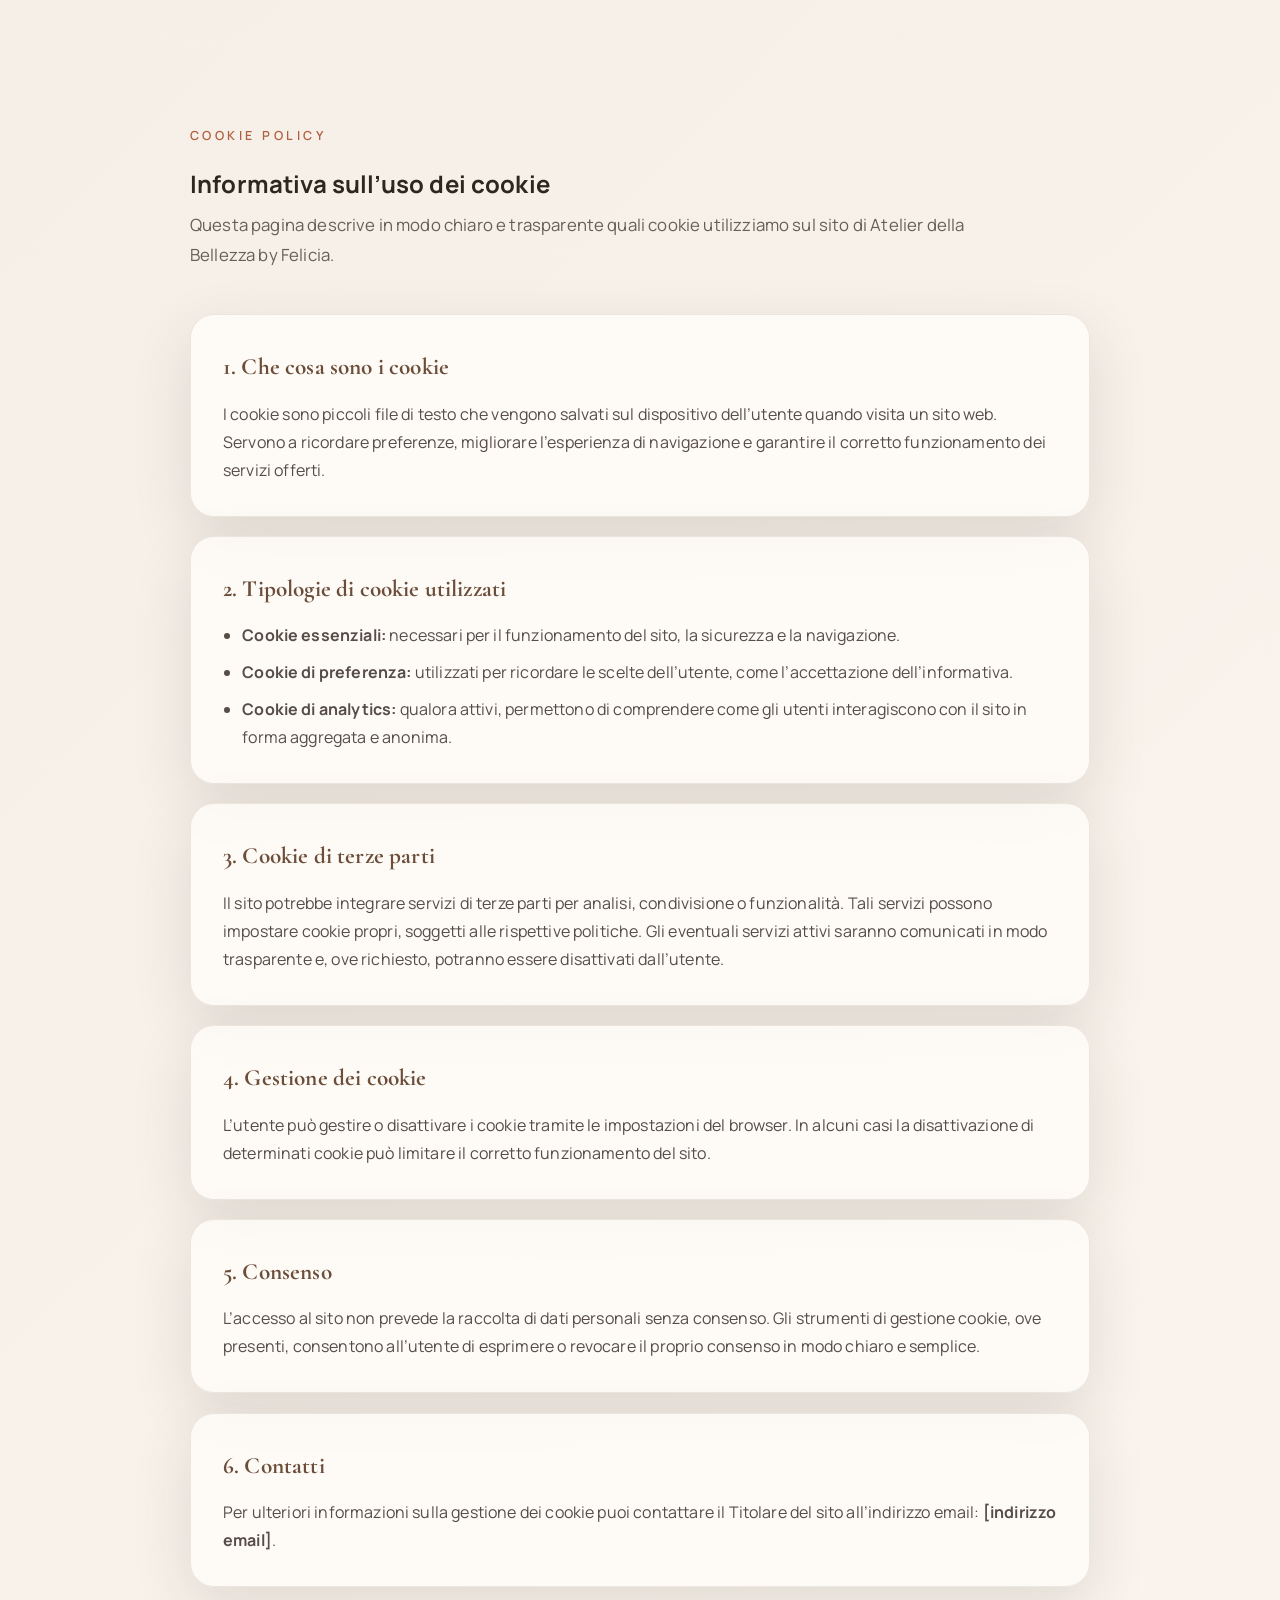
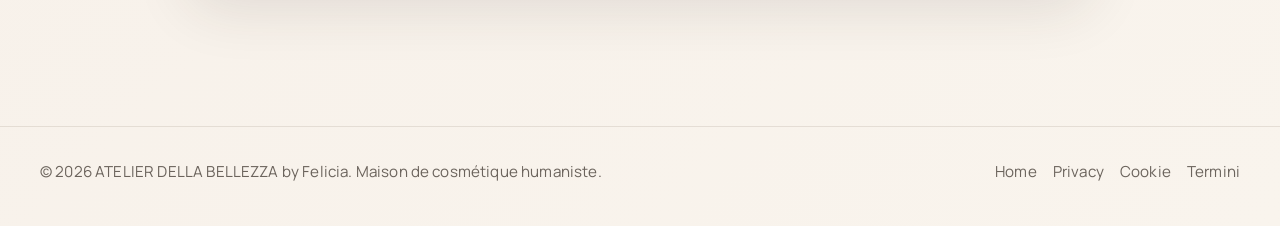
==== cookie-policy.html @ bc8d77be "Aggiunte pagine privacy e cookie" ====
<!DOCTYPE html>
<html lang="it">
  <head>
    <meta charset="UTF-8" />
    <meta name="viewport" content="width=device-width, initial-scale=1.0" />
    <title>Cookie Policy | ATELIER DELLA BELLEZZA by Felicia</title>
    <meta
      name="description"
      content="Informazioni complete sui cookie utilizzati sul sito di ATELIER DELLA BELLEZZA by Felicia."
    />
    <meta name="robots" content="index, follow" />
    <link rel="preconnect" href="https://fonts.googleapis.com" />
    <link rel="preconnect" href="https://fonts.gstatic.com" crossorigin />
    <link
      href="https://fonts.googleapis.com/css2?family=Cormorant+Garamond:wght@500;600;700&family=Manrope:wght@400;500;600;700&display=swap"
      rel="stylesheet"
    />
    <link rel="stylesheet" href="style.css" />
  </head>
  <body>
    <a class="skip-link" href="#main-content">Vai al contenuto</a>
    <div class="page-shell">
      <header class="site-header">
        <a class="brand" href="index.html" aria-label="ATELIER DELLA BELLEZZA by Felicia home">
          <span class="brand-mark">AB</span>
          <span>ATELIER DELLA BELLEZZA by Felicia</span>
        </a>

        <button class="nav-toggle" aria-label="Apri menu" aria-expanded="false">
          <span></span>
          <span></span>
          <span></span>
        </button>

        <nav class="site-nav" id="site-nav" aria-label="Navigazione principale">
          <a href="index.html#hero">Home</a>
          <a href="index.html#manifesto">Manifesto</a>
          <a href="index.html#metodo">Il Metodo Atelier</a>
          <a href="index.html#contatti">Contatti</a>
        </nav>
      </header>

      <main id="main-content">
        <section class="section legal-page">
          <div class="section-heading reveal">
            <p class="eyebrow">Cookie Policy</p>
            <h1>Informativa sull’uso dei cookie</h1>
            <p class="section-subtitle">
              Questa pagina descrive in modo chiaro e trasparente quali cookie utilizziamo sul sito di Atelier della Bellezza by Felicia.
            </p>
          </div>

          <article class="legal-card reveal">
            <h2>1. Che cosa sono i cookie</h2>
            <p>
              I cookie sono piccoli file di testo che vengono salvati sul dispositivo dell’utente quando visita un sito web. Servono a ricordare preferenze, migliorare l’esperienza di navigazione e garantire il corretto funzionamento dei servizi offerti.
            </p>
          </article>

          <article class="legal-card reveal">
            <h2>2. Tipologie di cookie utilizzati</h2>
            <ul class="legal-list">
              <li><strong>Cookie essenziali:</strong> necessari per il funzionamento del sito, la sicurezza e la navigazione.</li>
              <li><strong>Cookie di preferenza:</strong> utilizzati per ricordare le scelte dell’utente, come l’accettazione dell’informativa.</li>
              <li><strong>Cookie di analytics:</strong> qualora attivi, permettono di comprendere come gli utenti interagiscono con il sito in forma aggregata e anonima.</li>
            </ul>
          </article>

          <article class="legal-card reveal">
            <h2>3. Cookie di terze parti</h2>
            <p>
              Il sito potrebbe integrare servizi di terze parti per analisi, condivisione o funzionalità. Tali servizi possono impostare cookie propri, soggetti alle rispettive politiche. Gli eventuali servizi attivi saranno comunicati in modo trasparente e, ove richiesto, potranno essere disattivati dall’utente.
            </p>
          </article>

          <article class="legal-card reveal">
            <h2>4. Gestione dei cookie</h2>
            <p>
              L’utente può gestire o disattivare i cookie tramite le impostazioni del browser. In alcuni casi la disattivazione di determinati cookie può limitare il corretto funzionamento del sito.
            </p>
          </article>

          <article class="legal-card reveal">
            <h2>5. Consenso</h2>
            <p>
              L’accesso al sito non prevede la raccolta di dati personali senza consenso. Gli strumenti di gestione cookie, ove presenti, consentono all’utente di esprimere o revocare il proprio consenso in modo chiaro e semplice.
            </p>
          </article>

          <article class="legal-card reveal">
            <h2>6. Contatti</h2>
            <p>
              Per ulteriori informazioni sulla gestione dei cookie puoi contattare il Titolare del sito all’indirizzo email: <strong>[indirizzo email]</strong>.
            </p>
          </article>
        </section>
      </main>

      <footer class="site-footer">
        <p>© <span id="year"></span> ATELIER DELLA BELLEZZA by Felicia. Maison de cosmétique humaniste.</p>
        <div>
          <a href="index.html">Home</a>
          <a href="privacy-policy.html">Privacy</a>
          <a href="cookie-policy.html">Cookie</a>
          <a href="termini-condizioni.html">Termini</a>
        </div>
      </footer>
    </div>

    <script src="script.js"></script>
  </body>
</html>
---- style.css ----
:root {
  --cream: #f6efe8;
  --cream-strong: #efe2d2;
  --beige: #d8c1a5;
  --taupe: #8d7b6a;
  --wood: #6b4d3a;
  --sage: #c8d1bf;
  --accent: #b05f3f;
  --ink: #2f261f;
  --white: #fffdf9;
  --shadow: 0 20px 60px rgba(47, 38, 31, 0.12);
}

* {
  box-sizing: border-box;
  margin: 0;
  padding: 0;
}

html {
  scroll-behavior: smooth;
}

body {
  font-family: "Manrope", sans-serif;
  color: var(--ink);
  background: linear-gradient(135deg, var(--cream) 0%, #f9f4ed 100%);
  line-height: 1.75;
  letter-spacing: 0.01em;
}

.skip-link {
  position: absolute;
  left: -999px;
  top: 0;
  background: var(--ink);
  color: var(--white);
  padding: 0.8rem 1rem;
  z-index: 2000;
}

.skip-link:focus {
  left: 1rem;
  top: 1rem;
}

img {
  display: block;
  width: 100%;
}

a {
  color: inherit;
  text-decoration: none;
}

.page-shell {
  min-height: 100vh;
}

.site-header {
  position: fixed;
  top: 0;
  left: 0;
  right: 0;
  z-index: 1000;
  display: flex;
  justify-content: space-between;
  align-items: center;
  padding: 1.35rem 2.5rem;
  color: #f7efe8;
  transition: background-color 0.3s ease, backdrop-filter 0.3s ease, box-shadow 0.3s ease;
}

.site-header.scrolled {
  background: rgba(246, 239, 232, 0.86);
  backdrop-filter: blur(16px);
  box-shadow: 0 8px 24px rgba(47, 38, 31, 0.06);
}

.brand {
  display: flex;
  align-items: center;
  gap: 0.8rem;
  font-size: 0.95rem;
  font-weight: 600;
  letter-spacing: 0.24em;
  text-transform: uppercase;
  color: #f7efe8;
}

.brand-mark {
  width: 2.35rem;
  height: 2.35rem;
  display: grid;
  place-items: center;
  border: 1px solid rgba(247, 239, 232, 0.6);
  border-radius: 50%;
  font-family: "Cormorant Garamond", serif;
  font-size: 1rem;
  color: #f7efe8;
}

.site-nav {
  display: flex;
  align-items: center;
  gap: 1.1rem;
  font-size: 0.95rem;
}

.site-nav a {
  position: relative;
  padding-bottom: 0.2rem;
  color: #f7efe8;
}

.site-nav a::after {
  content: "";
  position: absolute;
  left: 0;
  bottom: 0;
  width: 0;
  height: 1px;
  background: var(--accent);
  transition: width 0.25s ease;
}

.site-nav a:hover::after,
.site-nav a:focus-visible::after {
  width: 100%;
}

.nav-toggle {
  display: none;
  flex-direction: column;
  gap: 0.28rem;
  padding: 0.5rem;
  border: 0;
  background: transparent;
  cursor: pointer;
}

.nav-toggle span {
  width: 1.4rem;
  height: 1px;
  background: #f7efe8;
  transition: transform 0.3s ease, opacity 0.3s ease;
}

.nav-toggle.active span:nth-child(1) {
  transform: translateY(6px) rotate(45deg);
}

.nav-toggle.active span:nth-child(2) {
  opacity: 0;
}

.nav-toggle.active span:nth-child(3) {
  transform: translateY(-6px) rotate(-45deg);
}

.hero {
  min-height: 100vh;
  display: grid;
  align-items: center;
  padding: 9rem 2.5rem 5rem;
  background:
    linear-gradient(90deg, rgba(47, 38, 31, 0.74) 0%, rgba(47, 38, 31, 0.28) 100%),
    url("https://images.unsplash.com/photo-1515377905703-c4788e51af15?auto=format&fit=crop&w=1800&q=80") center/cover;
  color: var(--white);
}

.hero-content {
  max-width: 780px;
}

.eyebrow {
  display: inline-block;
  margin-bottom: 1rem;
  font-size: 0.78rem;
  font-weight: 600;
  letter-spacing: 0.28em;
  text-transform: uppercase;
  color: var(--sage);
}

.hero h1,
.section-heading h2,
.felicia-copy h2,
.contact-copy h2 {
  font-family: "Cormorant Garamond", serif;
  font-weight: 600;
  line-height: 1.05;
}

.hero h1 {
  font-size: clamp(2.8rem, 4.8vw, 4.9rem);
  margin-bottom: 1.3rem;
}

.hero-text {
  max-width: 720px;
  font-size: 1.08rem;
  margin-bottom: 1.2rem;
  color: rgba(255, 253, 249, 0.9);
}

.hero-inline-phrase {
  margin-bottom: 2rem;
  font-family: "Cormorant Garamond", serif;
  font-size: 1.2rem;
  color: var(--cream-strong);
  letter-spacing: 0.06em;
}

.hero-actions {
  display: flex;
  flex-wrap: wrap;
  gap: 0.9rem;
  margin-bottom: 2rem;
}

.btn {
  display: inline-flex;
  align-items: center;
  justify-content: center;
  padding: 0.9rem 1.45rem;
  border-radius: 999px;
  border: 1px solid transparent;
  font-weight: 600;
  transition: transform 0.25s ease, background-color 0.25s ease, color 0.25s ease;
  cursor: pointer;
}

.btn:hover,
.btn:focus-visible {
  transform: translateY(-2px);
}

.btn-primary {
  background: var(--accent);
  color: var(--white);
}

.btn-secondary {
  border-color: rgba(255, 253, 249, 0.45);
  color: var(--white);
  background: rgba(255, 253, 249, 0.08);
}

.hero-note {
  display: flex;
  flex-wrap: wrap;
  gap: 1rem;
  color: rgba(255, 253, 249, 0.8);
  font-size: 0.95rem;
}

.portrait-section {
  padding-top: 2rem;
}

.portrait-card {
  max-width: 1100px;
  margin: 0 auto;
  padding: 3rem 2.5rem;
  background: rgba(255, 253, 249, 0.86);
  border: 1px solid rgba(141, 123, 106, 0.16);
  border-radius: 1.75rem;
  box-shadow: var(--shadow);
}

.portrait-card h2 {
  font-family: "Cormorant Garamond", serif;
  font-size: clamp(2rem, 3.1vw, 2.7rem);
  line-height: 1.12;
  margin-bottom: 1rem;
  color: var(--wood);
}

.portrait-card p {
  max-width: 760px;
  margin-bottom: 0.45rem;
  color: rgba(47, 38, 31, 0.82);
  font-size: 1.02rem;
}

.section {
  max-width: 1200px;
  margin: 0 auto;
  padding: 7.5rem 2.5rem;
}

.section-heading {
  max-width: 780px;
  margin-bottom: 2.8rem;
}

.section-heading .eyebrow {
  color: var(--accent);
}

.section-heading h2,
.felicia-copy h2,
.contact-copy h2 {
  font-size: clamp(2.1rem, 3.2vw, 2.95rem);
  margin-bottom: 0.9rem;
}

.section-subtitle {
  font-size: 1.05rem;
  color: rgba(47, 38, 31, 0.72);
  margin-top: 0.35rem;
}

.salon-quote {
  margin: 0 0 2rem;
  padding: 1.25rem 1.5rem;
  border-left: 2px solid var(--accent);
  font-family: "Cormorant Garamond", serif;
  font-size: 1.35rem;
  color: var(--wood);
  background: rgba(255, 253, 249, 0.55);
}

.manifesto-grid,
.guest-layout,
.felicia-layout {
  display: grid;
  grid-template-columns: 1.3fr 0.8fr;
  gap: 2rem;
  align-items: center;
}

.manifesto-card,
.manifesto-quote,
.info-card,
.method-copy,
.method-steps,
.guest-list,
.quote-card,
.salon-card,
.journal-card,
.contact-card {
  background: rgba(255, 253, 249, 0.78);
  border: 1px solid rgba(141, 123, 106, 0.16);
  border-radius: 1.5rem;
  box-shadow: var(--shadow);
}

.manifesto-card,
.manifesto-quote,
.info-card,
.method-copy,
.guest-list,
.quote-card,
.salon-card,
.journal-card,
.contact-card {
  padding: 2.2rem;
}

.manifesto-card p,
.method-copy p,
.info-card p,
.guest-item p,
.salon-card p,
.journal-card p,
.contact-copy p,
.felicia-copy p {
  color: rgba(47, 38, 31, 0.82);
}

.manifesto-card p + p,
.felicia-copy p + p {
  margin-top: 1rem;
}

.manifesto-quote {
  background: linear-gradient(135deg, var(--cream-strong) 0%, var(--cream) 100%);
  display: flex;
  flex-direction: column;
  justify-content: center;
  min-height: 240px;
}

.manifesto-quote p {
  font-family: "Cormorant Garamond", serif;
  font-size: 1.8rem;
  margin-bottom: 1rem;
  color: var(--wood);
}

.manifesto-quote span {
  font-size: 0.95rem;
  letter-spacing: 0.16em;
  text-transform: uppercase;
  color: var(--accent);
}

.card-grid,
.salon-grid,
.journal-grid {
  display: grid;
  grid-template-columns: repeat(3, minmax(0, 1fr));
  gap: 1.5rem;
}

.info-card h3,
.step-item h3,
.guest-item h3,
.salon-card h3,
.journal-card h3 {
  font-family: "Cormorant Garamond", serif;
  font-size: 1.4rem;
  margin-bottom: 0.7rem;
  color: var(--wood);
}

.card-icon {
  display: inline-flex;
  margin-bottom: 0.9rem;
  font-size: 1.1rem;
  color: var(--accent);
}

.method-layout {
  display: grid;
  grid-template-columns: 1fr 1fr;
  gap: 2rem;
}

.method-copy ul {
  margin-top: 1.2rem;
  padding-left: 1.2rem;
  color: rgba(47, 38, 31, 0.82);
}

.method-copy li + li {
  margin-top: 0.55rem;
}

.method-steps {
  display: flex;
  flex-direction: column;
  gap: 1rem;
  background: linear-gradient(135deg, rgba(200, 209, 191, 0.35) 0%, rgba(246, 239, 232, 0.9) 100%);
}

.step-item {
  display: flex;
  gap: 1rem;
  align-items: start;
  padding-bottom: 0.8rem;
  border-bottom: 1px solid rgba(141, 123, 106, 0.18);
}

.step-item:last-child {
  border-bottom: 0;
  padding-bottom: 0;
}

.step-item span {
  font-size: 0.85rem;
  font-weight: 700;
  color: var(--accent);
  letter-spacing: 0.2em;
}

.guest-list {
  display: flex;
  flex-direction: column;
  gap: 1rem;
}

.quote-card {
  display: flex;
  align-items: center;
  justify-content: center;
  min-height: 220px;
  background: linear-gradient(135deg, rgba(176, 95, 63, 0.14) 0%, rgba(246, 239, 232, 0.88) 100%);
}

.quote-card p {
  font-family: "Cormorant Garamond", serif;
  font-size: 1.6rem;
  color: var(--wood);
  text-align: center;
}

.felicia-layout {
  align-items: stretch;
}

.felicia-image img {
  height: 100%;
  min-height: 420px;
  object-fit: cover;
  border-radius: 1.5rem;
}

.contact-card {
  display: grid;
  grid-template-columns: 1fr 1fr;
  gap: 2rem;
}

.contact-form {
  display: flex;
  flex-direction: column;
  gap: 1rem;
}

.contact-form label {
  display: flex;
  flex-direction: column;
  gap: 0.45rem;
  font-size: 0.95rem;
  color: var(--ink);
}

.consent-row {
  flex-direction: row;
  align-items: flex-start;
  gap: 0.7rem;
  font-size: 0.9rem;
  color: rgba(47, 38, 31, 0.78);
}

.consent-row input {
  margin-top: 0.2rem;
}

.form-message {
  min-height: 1.2rem;
  font-size: 0.95rem;
  color: var(--accent);
}

.contact-form input,
.contact-form textarea {
  padding: 0.9rem 1rem;
  border: 1px solid rgba(141, 123, 106, 0.25);
  border-radius: 0.9rem;
  background: rgba(255, 253, 249, 0.95);
  font: inherit;
  color: var(--ink);
}

.contact-form input:focus,
.contact-form textarea:focus {
  outline: 2px solid rgba(176, 95, 63, 0.2);
  border-color: rgba(176, 95, 63, 0.45);
}

.contact-copy ul {
  margin-top: 1rem;
  list-style: none;
  display: flex;
  flex-direction: column;
  gap: 0.45rem;
  color: var(--wood);
}

.site-footer {
  display: flex;
  justify-content: space-between;
  align-items: center;
  padding: 2rem 2.5rem 2.5rem;
  border-top: 1px solid rgba(141, 123, 106, 0.18);
  color: rgba(47, 38, 31, 0.7);
  font-size: 0.95rem;
}

.cookie-banner {
  position: fixed;
  left: 1.25rem;
  right: 1.25rem;
  bottom: 1.25rem;
  display: flex;
  justify-content: space-between;
  align-items: center;
  gap: 1rem;
  padding: 1rem 1.2rem;
  border-radius: 1rem;
  background: rgba(255, 253, 249, 0.97);
  box-shadow: var(--shadow);
  z-index: 1500;
  border: 1px solid rgba(141, 123, 106, 0.2);
}

.cookie-banner.hidden {
  display: none;
}

.cookie-actions {
  display: flex;
  gap: 0.75rem;
  flex-wrap: wrap;
}

.cookie-banner a {
  color: var(--accent);
  text-decoration: underline;
}

.site-footer div {
  display: flex;
  gap: 1rem;
  flex-wrap: wrap;
}

.legal-page {
  max-width: 980px;
}

.legal-card {
  margin-bottom: 1.2rem;
  padding: 2rem;
  background: rgba(255, 253, 249, 0.82);
  border: 1px solid rgba(141, 123, 106, 0.16);
  border-radius: 1.5rem;
  box-shadow: var(--shadow);
}

.legal-card h2 {
  font-family: "Cormorant Garamond", serif;
  font-size: 1.45rem;
  margin-bottom: 0.75rem;
  color: var(--wood);
}

.legal-card p,
.legal-list li {
  color: rgba(47, 38, 31, 0.82);
}

.legal-list {
  padding-left: 1.2rem;
  display: flex;
  flex-direction: column;
  gap: 0.55rem;
}

.reveal {
  opacity: 0;
  transform: translateY(24px);
  transition: opacity 0.8s ease, transform 0.8s ease;
}

.reveal.visible {
  opacity: 1;
  transform: translateY(0);
}

@media (max-width: 900px) {
  .manifesto-grid,
  .guest-layout,
  .felicia-layout,
  .method-layout,
  .contact-card {
    grid-template-columns: 1fr;
  }

  .card-grid,
  .salon-grid,
  .journal-grid {
    grid-template-columns: 1fr;
  }
}

@media (max-width: 760px) {
  .site-header {
    padding: 1rem 1.1rem;
  }

  .nav-toggle {
    display: inline-flex;
  }

  .site-nav {
    position: absolute;
    top: calc(100% + 0.5rem);
    right: 1rem;
    flex-direction: column;
    align-items: flex-start;
    padding: 1rem;
    border-radius: 1rem;
    background: rgba(246, 239, 232, 0.97);
    box-shadow: var(--shadow);
    opacity: 0;
    pointer-events: none;
    transform: translateY(-8px);
    transition: opacity 0.25s ease, transform 0.25s ease;
  }

  .site-nav.open {
    opacity: 1;
    pointer-events: auto;
    transform: translateY(0);
  }

  .hero {
    padding-inline: 1.1rem;
  }

  .section {
    padding: 5rem 1.1rem;
  }

  .site-footer {
    flex-direction: column;
    gap: 0.7rem;
    align-items: flex-start;
  }
}
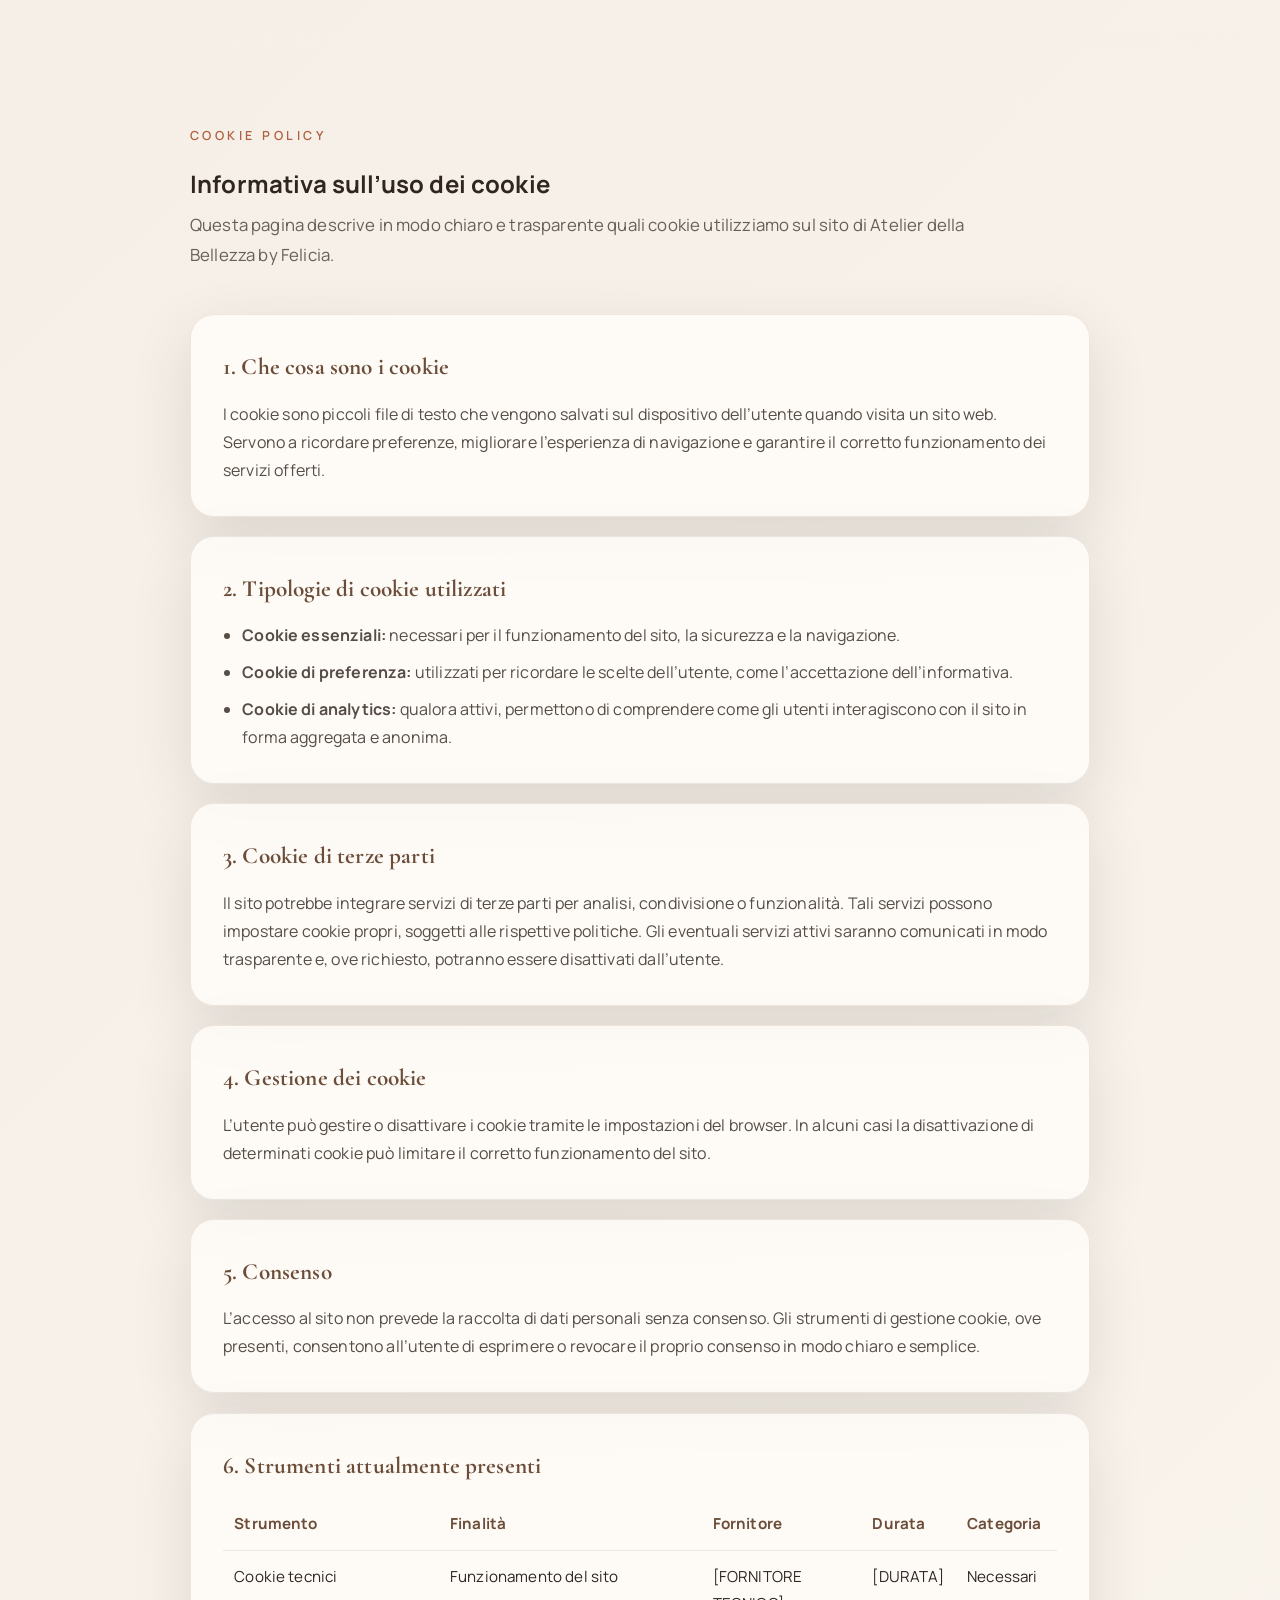
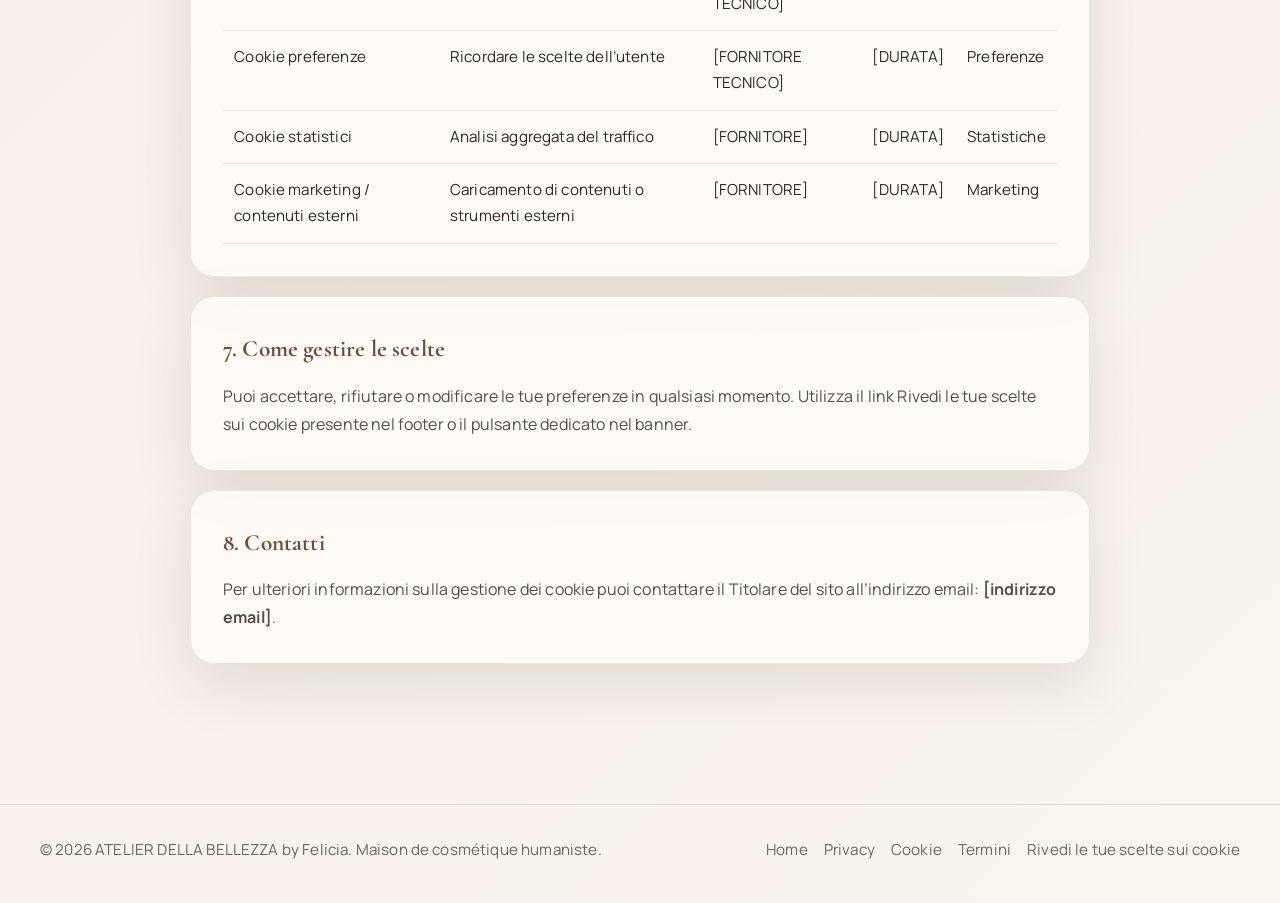
==== commit 36c48e3b: "modiche policy" ====
--- a/cookie-policy.html
+++ b/cookie-policy.html
@@ -88,7 +88,59 @@
           </article>
 
           <article class="legal-card reveal">
-            <h2>6. Contatti</h2>
+            <h2>6. Strumenti attualmente presenti</h2>
+            <table class="legal-table">
+              <thead>
+                <tr>
+                  <th>Strumento</th>
+                  <th>Finalità</th>
+                  <th>Fornitore</th>
+                  <th>Durata</th>
+                  <th>Categoria</th>
+                </tr>
+              </thead>
+              <tbody>
+                <tr>
+                  <td>Cookie tecnici</td>
+                  <td>Funzionamento del sito</td>
+                  <td>[FORNITORE TECNICO]</td>
+                  <td>[DURATA]</td>
+                  <td>Necessari</td>
+                </tr>
+                <tr>
+                  <td>Cookie preferenze</td>
+                  <td>Ricordare le scelte dell’utente</td>
+                  <td>[FORNITORE TECNICO]</td>
+                  <td>[DURATA]</td>
+                  <td>Preferenze</td>
+                </tr>
+                <tr>
+                  <td>Cookie statistici</td>
+                  <td>Analisi aggregata del traffico</td>
+                  <td>[FORNITORE]</td>
+                  <td>[DURATA]</td>
+                  <td>Statistiche</td>
+                </tr>
+                <tr>
+                  <td>Cookie marketing / contenuti esterni</td>
+                  <td>Caricamento di contenuti o strumenti esterni</td>
+                  <td>[FORNITORE]</td>
+                  <td>[DURATA]</td>
+                  <td>Marketing</td>
+                </tr>
+              </tbody>
+            </table>
+          </article>
+
+          <article class="legal-card reveal">
+            <h2>7. Come gestire le scelte</h2>
+            <p>
+              Puoi accettare, rifiutare o modificare le tue preferenze in qualsiasi momento. Utilizza il link <a href="#" data-cookie-review="true">Rivedi le tue scelte sui cookie</a> presente nel footer o il pulsante dedicato nel banner.
+            </p>
+          </article>
+
+          <article class="legal-card reveal">
+            <h2>8. Contatti</h2>
             <p>
               Per ulteriori informazioni sulla gestione dei cookie puoi contattare il Titolare del sito all’indirizzo email: <strong>[indirizzo email]</strong>.
             </p>
@@ -103,10 +155,12 @@
           <a href="privacy-policy.html">Privacy</a>
           <a href="cookie-policy.html">Cookie</a>
           <a href="termini-condizioni.html">Termini</a>
+          <a href="#" data-cookie-review="true">Rivedi le tue scelte sui cookie</a>
         </div>
       </footer>
     </div>
 
     <script src="script.js"></script>
+    <script src="cookie-consent.js"></script>
   </body>
 </html>
--- a/style.css
+++ b/style.css
@@ -27,6 +27,10 @@
   background: linear-gradient(135deg, var(--cream) 0%, #f9f4ed 100%);
   line-height: 1.75;
   letter-spacing: 0.01em;
+}
+
+body.cookie-modal-open {
+  overflow: hidden;
 }
 
 .skip-link {
@@ -531,6 +535,11 @@
   margin-top: 0.2rem;
 }
 
+.form-note {
+  font-size: 0.92rem;
+  color: rgba(47, 38, 31, 0.72);
+}
+
 .form-message {
   min-height: 1.2rem;
   font-size: 0.95rem;
@@ -577,31 +586,180 @@
   left: 1.25rem;
   right: 1.25rem;
   bottom: 1.25rem;
-  display: flex;
-  justify-content: space-between;
-  align-items: center;
-  gap: 1rem;
-  padding: 1rem 1.2rem;
+  z-index: 1500;
+  padding: 1.15rem 1.2rem;
   border-radius: 1rem;
   background: rgba(255, 253, 249, 0.97);
   box-shadow: var(--shadow);
-  z-index: 1500;
   border: 1px solid rgba(141, 123, 106, 0.2);
 }
 
-.cookie-banner.hidden {
+.cookie-banner[hidden],
+.cookie-modal[hidden] {
   display: none;
 }
 
-.cookie-actions {
+.cookie-banner.visible {
+  display: block;
+}
+
+.cookie-banner-content {
+  display: flex;
+  flex-direction: column;
+  gap: 0.85rem;
+}
+
+.cookie-banner-header,
+.cookie-modal-header {
+  display: flex;
+  justify-content: space-between;
+  align-items: center;
+  gap: 1rem;
+}
+
+.cookie-banner h2,
+.cookie-modal h2 {
+  font-family: "Cormorant Garamond", serif;
+  font-size: 1.35rem;
+  color: var(--wood);
+}
+
+.cookie-close {
+  border: 1px solid rgba(141, 123, 106, 0.25);
+  border-radius: 999px;
+  width: 2.2rem;
+  height: 2.2rem;
+  background: var(--white);
+  color: var(--ink);
+  font-size: 1.1rem;
+  cursor: pointer;
+}
+
+.cookie-close:focus-visible,
+.btn:focus-visible,
+.cookie-option input:focus-visible,
+.cookie-form a:focus-visible,
+.site-footer a:focus-visible,
+.site-nav a:focus-visible {
+  outline: 3px solid rgba(176, 95, 63, 0.35);
+  outline-offset: 3px;
+}
+
+.cookie-actions,
+.cookie-modal-actions {
   display: flex;
   gap: 0.75rem;
   flex-wrap: wrap;
 }
 
-.cookie-banner a {
+.cookie-policy-link {
+  font-size: 0.95rem;
+}
+
+.cookie-banner a,
+.cookie-modal a {
   color: var(--accent);
   text-decoration: underline;
+}
+
+.cookie-modal {
+  position: fixed;
+  inset: 0;
+  z-index: 1800;
+  background: rgba(47, 38, 31, 0.4);
+  display: grid;
+  place-items: center;
+  padding: 1rem;
+}
+
+.cookie-modal-dialog {
+  width: min(680px, 100%);
+  max-height: min(90vh, 760px);
+  overflow-y: auto;
+  border-radius: 1.25rem;
+  background: rgba(255, 253, 249, 0.97);
+  box-shadow: var(--shadow);
+  padding: 1.35rem;
+  border: 1px solid rgba(141, 123, 106, 0.2);
+}
+
+.cookie-modal-intro {
+  margin: 0.7rem 0 1rem;
+  color: rgba(47, 38, 31, 0.78);
+}
+
+.cookie-form fieldset {
+  border: 0;
+  padding: 0;
+  margin: 0;
+}
+
+.cookie-form legend {
+  font-family: "Cormorant Garamond", serif;
+  font-size: 1.2rem;
+  margin-bottom: 0.8rem;
+  color: var(--wood);
+}
+
+.cookie-option {
+  display: grid;
+  grid-template-columns: 1fr auto;
+  gap: 1rem;
+  align-items: center;
+  padding: 0.9rem 0;
+  border-top: 1px solid rgba(141, 123, 106, 0.15);
+}
+
+.cookie-option:first-of-type {
+  border-top: 0;
+}
+
+.cookie-option strong {
+  display: block;
+  color: var(--wood);
+}
+
+.cookie-option small {
+  display: block;
+  color: rgba(47, 38, 31, 0.72);
+  margin-top: 0.25rem;
+}
+
+.cookie-option input {
+  width: 1.05rem;
+  height: 1.05rem;
+}
+
+.cookie-switch-label {
+  font-size: 0.9rem;
+  color: var(--accent);
+}
+
+@media (max-width: 760px) {
+  .cookie-banner {
+    left: 0.75rem;
+    right: 0.75rem;
+    bottom: 0.75rem;
+  }
+
+  .cookie-actions,
+  .cookie-modal-actions {
+    flex-direction: column;
+  }
+
+  .cookie-option {
+    grid-template-columns: 1fr;
+    align-items: start;
+  }
+}
+
+@media (prefers-reduced-motion: reduce) {
+  *, *::before, *::after {
+    animation-duration: 0.01ms !important;
+    animation-iteration-count: 1 !important;
+    transition-duration: 0.01ms !important;
+    scroll-behavior: auto !important;
+  }
 }
 
 .site-footer div {
@@ -640,6 +798,26 @@
   display: flex;
   flex-direction: column;
   gap: 0.55rem;
+}
+
+.legal-table {
+  width: 100%;
+  border-collapse: collapse;
+  margin-top: 0.6rem;
+  font-size: 0.95rem;
+}
+
+.legal-table th,
+.legal-table td {
+  padding: 0.8rem 0.7rem;
+  border-bottom: 1px solid rgba(141, 123, 106, 0.16);
+  text-align: left;
+  vertical-align: top;
+}
+
+.legal-table th {
+  font-weight: 700;
+  color: var(--wood);
 }
 
 .reveal {
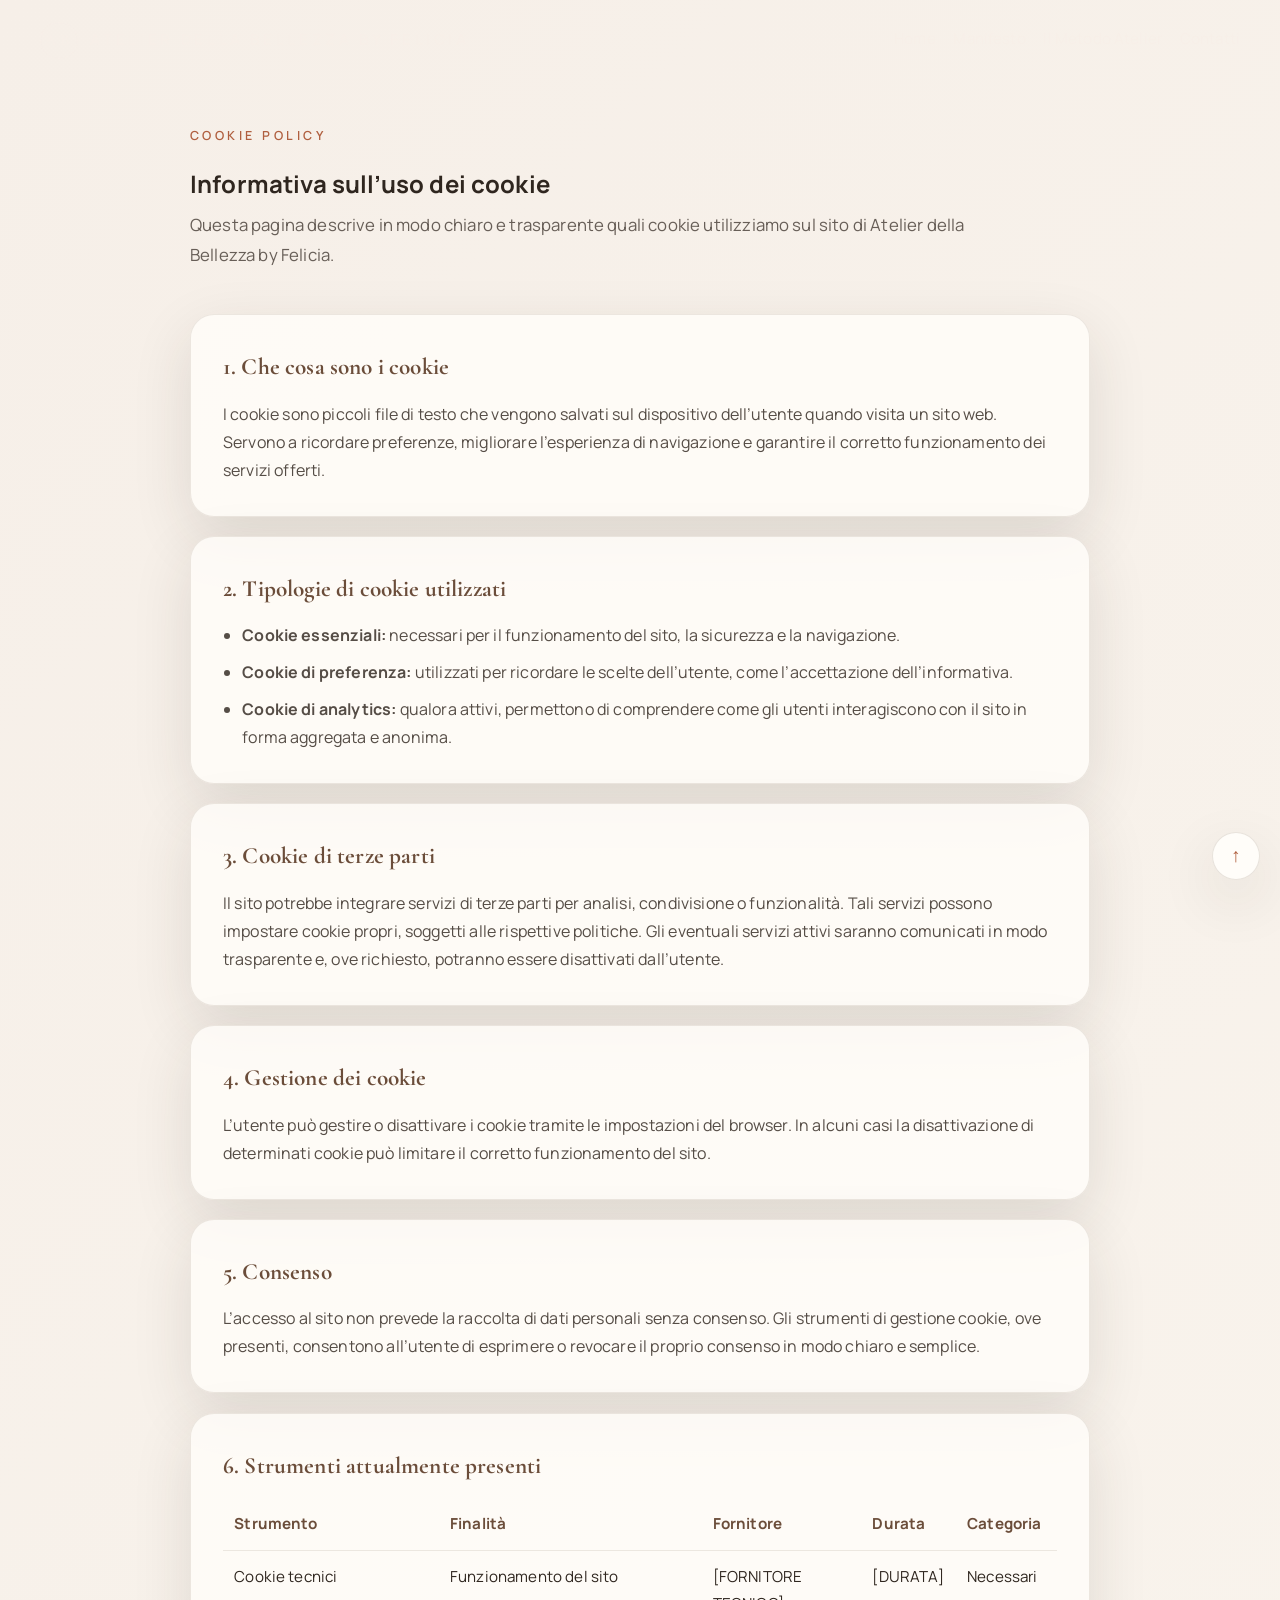
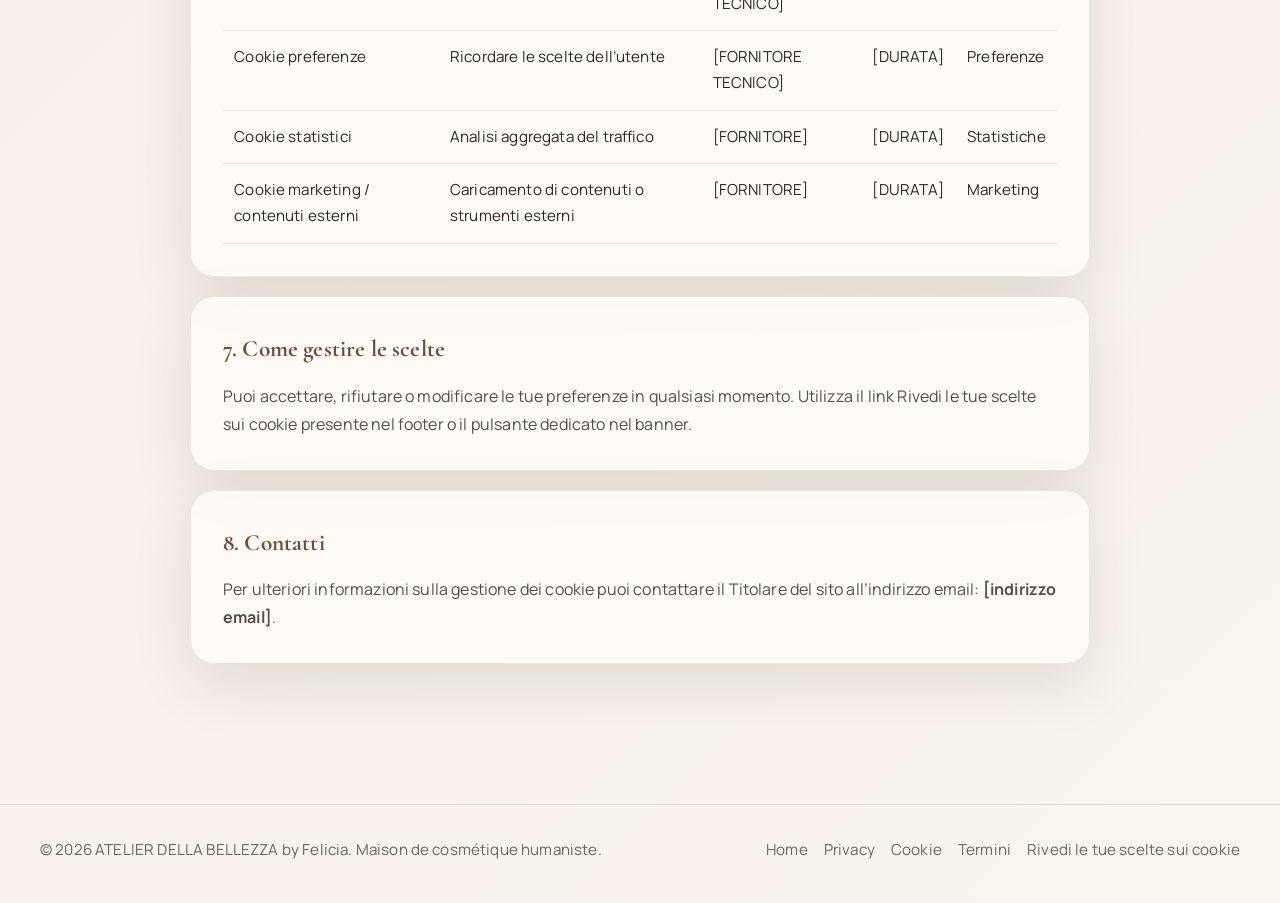
==== commit b86b2fa6: "pulsante torna su" ====
--- a/cookie-policy.html
+++ b/cookie-policy.html
@@ -158,6 +158,8 @@
           <a href="#" data-cookie-review="true">Rivedi le tue scelte sui cookie</a>
         </div>
       </footer>
+
+      <button class="back-to-top" id="back-to-top" type="button" aria-label="Torna in cima alla pagina">↑</button>
     </div>
 
     <script src="script.js"></script>
--- a/style.css
+++ b/style.css
@@ -507,6 +507,54 @@
   display: grid;
   grid-template-columns: 1fr 1fr;
   gap: 2rem;
+  align-items: center;
+}
+
+.cta-panel {
+  display: flex;
+  flex-direction: column;
+  align-items: flex-start;
+  gap: 1rem;
+}
+
+.whatsapp-cta {
+  display: inline-flex;
+  align-items: center;
+  justify-content: center;
+  gap: 0.8rem;
+  width: 100%;
+  max-width: 360px;
+  padding: 1rem 1.35rem;
+  border-radius: 999px;
+  background: var(--accent);
+  color: var(--white);
+  font-weight: 700;
+  text-decoration: none;
+  box-shadow: 0 14px 30px rgba(176, 95, 63, 0.18);
+  transition: transform 0.25s ease, box-shadow 0.25s ease, background-color 0.25s ease;
+}
+
+.whatsapp-cta:hover,
+.whatsapp-cta:focus-visible {
+  transform: translateY(-2px);
+  box-shadow: 0 18px 34px rgba(176, 95, 63, 0.24);
+  background: #a55a37;
+}
+
+.whatsapp-icon {
+  display: inline-flex;
+  align-items: center;
+  justify-content: center;
+  width: 2.2rem;
+  height: 2.2rem;
+  border-radius: 50%;
+  background: rgba(255, 253, 249, 0.16);
+  font-size: 1.1rem;
+}
+
+.cta-note {
+  font-size: 0.95rem;
+  color: rgba(47, 38, 31, 0.72);
 }
 
 .contact-form {
@@ -579,6 +627,33 @@
   border-top: 1px solid rgba(141, 123, 106, 0.18);
   color: rgba(47, 38, 31, 0.7);
   font-size: 0.95rem;
+}
+
+.back-to-top {
+  position: fixed;
+  right: 1.25rem;
+  bottom: 1.25rem;
+  z-index: 1600;
+  width: 3rem;
+  height: 3rem;
+  border: 1px solid rgba(141, 123, 106, 0.2);
+  border-radius: 999px;
+  background: rgba(255, 253, 249, 0.96);
+  color: var(--accent);
+  box-shadow: var(--shadow);
+  cursor: pointer;
+  display: inline-flex;
+  align-items: center;
+  justify-content: center;
+  font-size: 1.2rem;
+  transition: transform 0.25s ease, box-shadow 0.25s ease, background-color 0.25s ease;
+}
+
+.back-to-top:hover,
+.back-to-top:focus-visible {
+  transform: translateY(-2px);
+  box-shadow: 0 16px 32px rgba(47, 38, 31, 0.14);
+  background: #f8f1eb;
 }
 
 .cookie-banner {
@@ -648,8 +723,68 @@
 .cookie-actions,
 .cookie-modal-actions {
   display: flex;
-  gap: 0.75rem;
+  gap: 1rem;
   flex-wrap: wrap;
+  align-items: stretch;
+}
+
+.cookie-action-btn {
+  min-height: 3rem;
+  padding: 0.95rem 1.2rem;
+  border-radius: 999px;
+  font-size: 0.96rem;
+  font-weight: 700;
+  line-height: 1.1;
+  white-space: nowrap;
+  flex: 1 1 0;
+  justify-content: center;
+  transition: transform 0.25s ease, background-color 0.25s ease, color 0.25s ease, border-color 0.25s ease, box-shadow 0.25s ease;
+}
+
+.cookie-action-btn:hover,
+.cookie-action-btn:focus-visible {
+  transform: translateY(-1px);
+}
+
+.cookie-btn-reject {
+  background: transparent;
+  color: #5f4d41;
+  border: 2px solid #7b6a5d;
+  box-shadow: inset 0 0 0 1px rgba(123, 106, 93, 0.03);
+}
+
+.cookie-btn-reject:hover,
+.cookie-btn-reject:focus-visible {
+  background: #f4f0ec;
+  color: #4c3b31;
+  border-color: #67554b;
+}
+
+.cookie-btn-customize {
+  background: var(--white);
+  color: #b86a43;
+  border: 2px solid #b86a43;
+}
+
+.cookie-btn-customize:hover,
+.cookie-btn-customize:focus-visible {
+  background: #f8f1eb;
+  color: #9d5a37;
+  border-color: #9d5a37;
+}
+
+.cookie-btn-accept {
+  background: #b86a43;
+  color: var(--white);
+  border: 2px solid #b86a43;
+  box-shadow: 0 10px 24px rgba(184, 106, 67, 0.18);
+}
+
+.cookie-btn-accept:hover,
+.cookie-btn-accept:focus-visible {
+  background: #a35b37;
+  border-color: #a35b37;
+  color: var(--white);
 }
 
 .cookie-policy-link {
@@ -742,9 +877,27 @@
     bottom: 0.75rem;
   }
 
+  .back-to-top {
+    right: 0.75rem;
+    bottom: 0.75rem;
+  }
+
   .cookie-actions,
   .cookie-modal-actions {
     flex-direction: column;
+  }
+
+  .cookie-action-btn {
+    width: 100%;
+    flex-basis: 100%;
+  }
+
+  .contact-card {
+    grid-template-columns: 1fr;
+  }
+
+  .whatsapp-cta {
+    max-width: 100%;
   }
 
   .cookie-option {
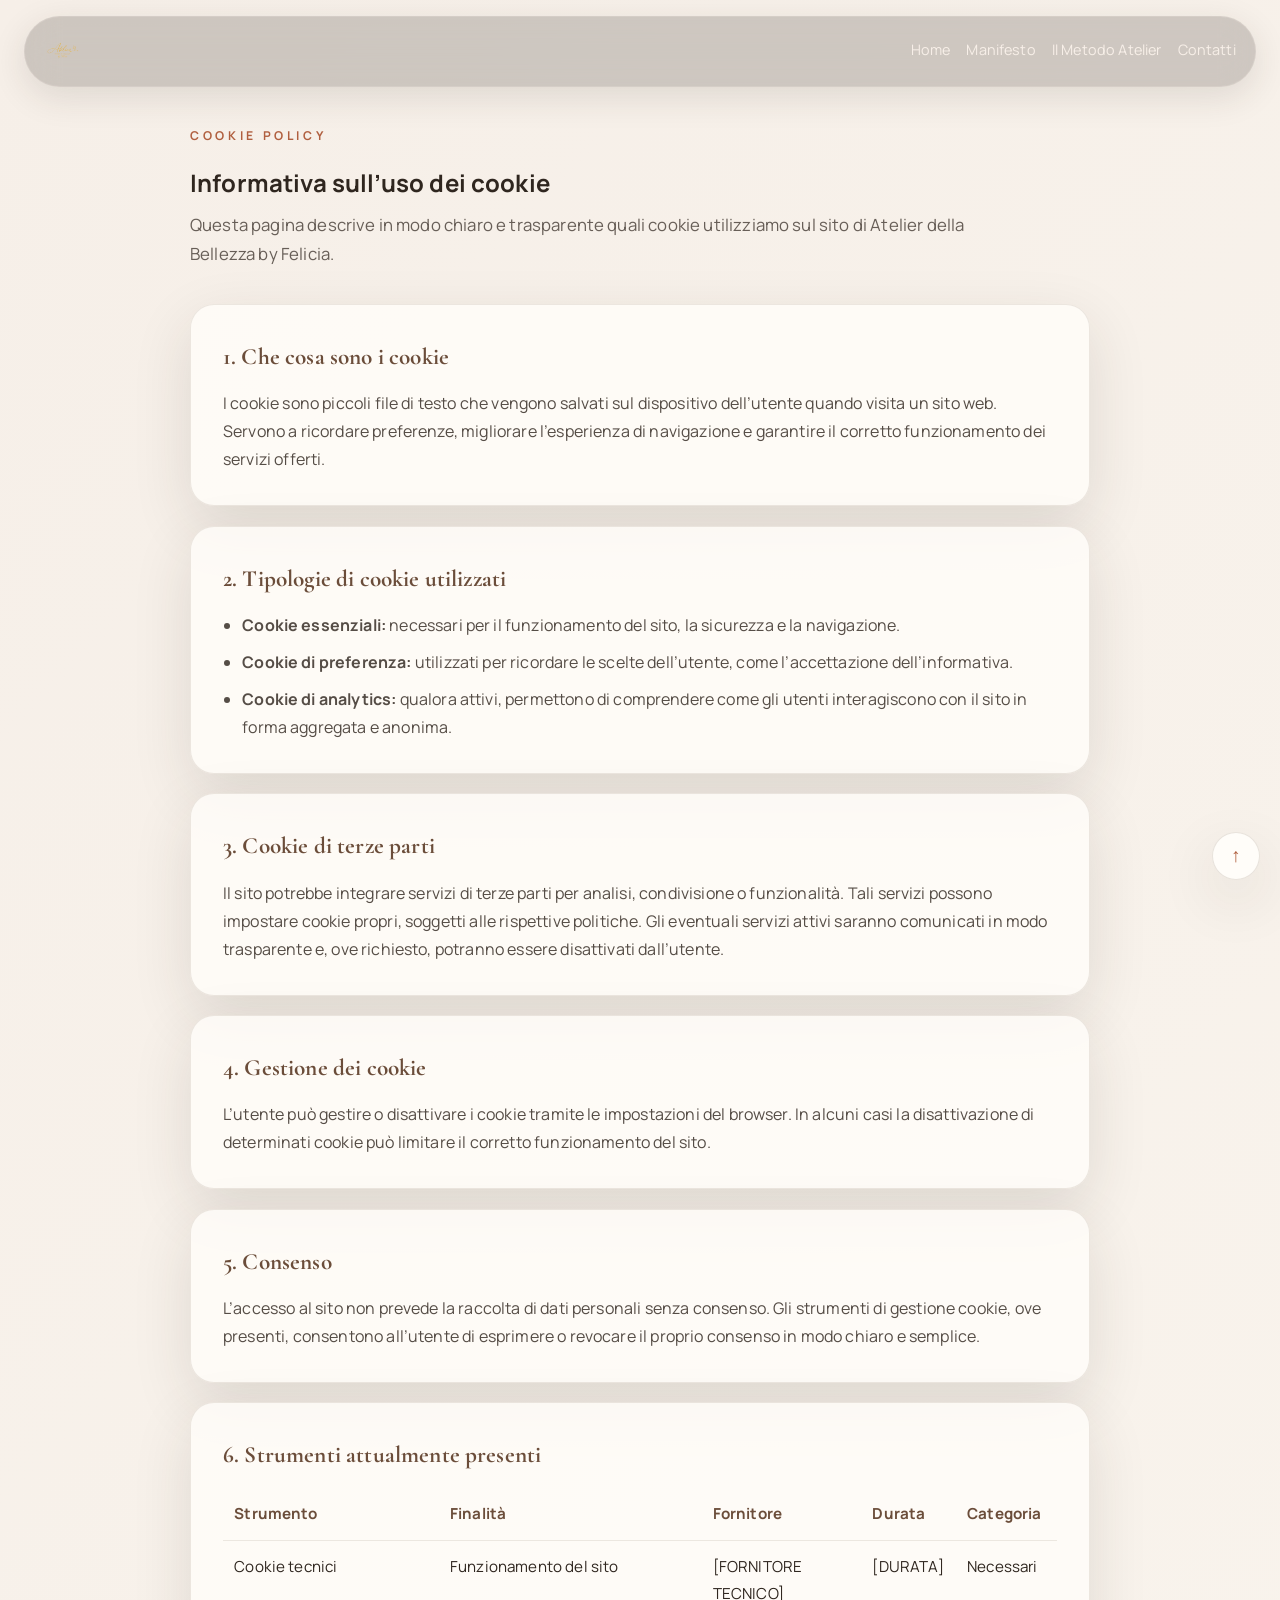
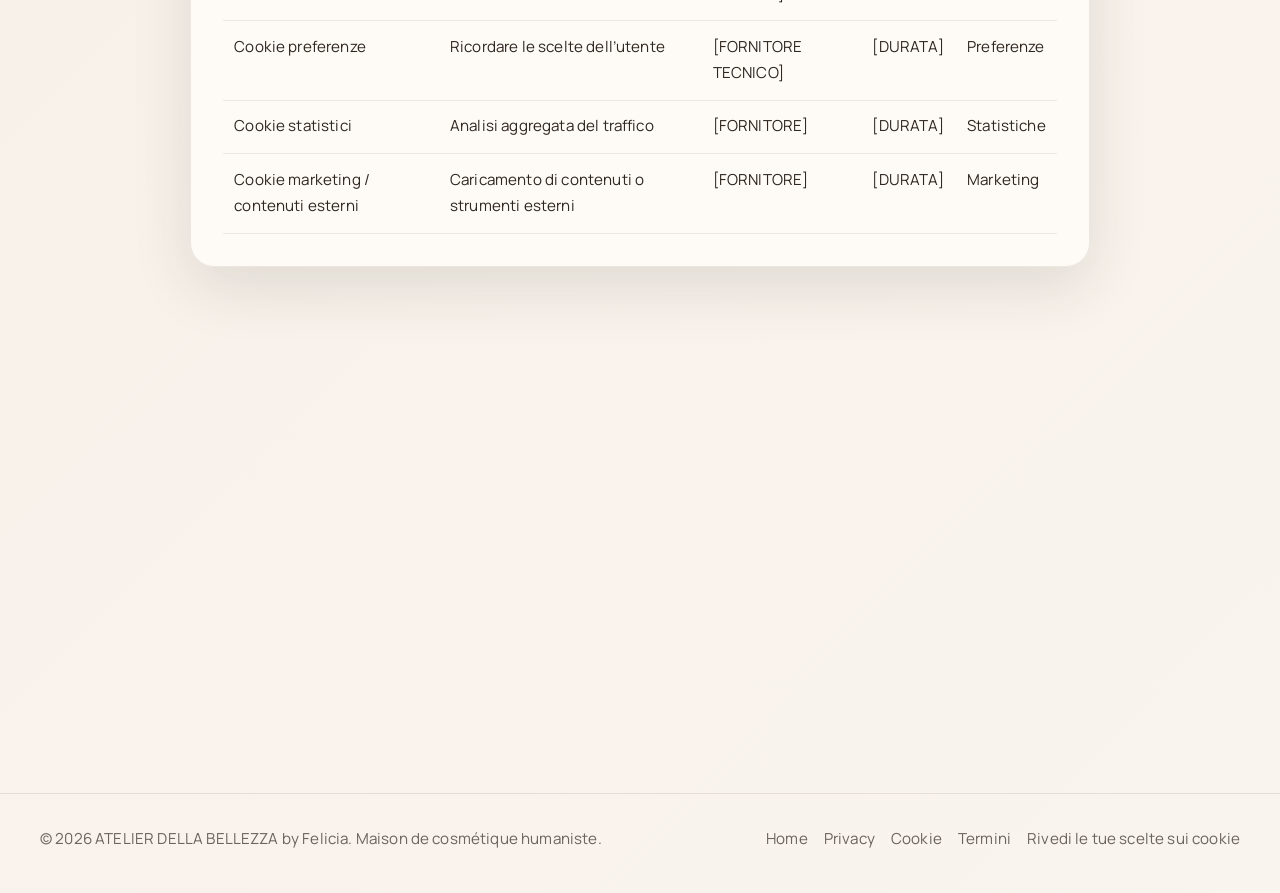
==== commit ab8c4758: "aggiornamento sito" ====
--- a/cookie-policy.html
+++ b/cookie-policy.html
@@ -9,6 +9,8 @@
       content="Informazioni complete sui cookie utilizzati sul sito di ATELIER DELLA BELLEZZA by Felicia."
     />
     <meta name="robots" content="index, follow" />
+    <link rel="icon" type="image/png" href="images/logo.png" />
+    <link rel="apple-touch-icon" href="images/logo.png" />
     <link rel="preconnect" href="https://fonts.googleapis.com" />
     <link rel="preconnect" href="https://fonts.gstatic.com" crossorigin />
     <link
@@ -22,8 +24,7 @@
     <div class="page-shell">
       <header class="site-header">
         <a class="brand" href="index.html" aria-label="ATELIER DELLA BELLEZZA by Felicia home">
-          <span class="brand-mark">AB</span>
-          <span>ATELIER DELLA BELLEZZA by Felicia</span>
+          <img class="brand-logo" src="images/logo.png" alt="ATELIER DELLA BELLEZZA by Felicia" />
         </a>
 
         <button class="nav-toggle" aria-label="Apri menu" aria-expanded="false">
--- a/style.css
+++ b/style.css
@@ -64,52 +64,76 @@
 
 .site-header {
   position: fixed;
-  top: 0;
-  left: 0;
-  right: 0;
+  top: 1rem;
+  left: 1.5rem;
+  right: 1.5rem;
   z-index: 1000;
   display: flex;
   justify-content: space-between;
   align-items: center;
-  padding: 1.35rem 2.5rem;
+  padding: 0.95rem 1.2rem;
   color: #f7efe8;
-  transition: background-color 0.3s ease, backdrop-filter 0.3s ease, box-shadow 0.3s ease;
+  border: 1px solid rgba(247, 239, 232, 0.18);
+  border-radius: 999px;
+  background: rgba(47, 38, 31, 0.2);
+  backdrop-filter: blur(16px);
+  box-shadow: 0 10px 35px rgba(47, 38, 31, 0.12);
+  transition: background-color 0.3s ease, color 0.3s ease, border-color 0.3s ease, box-shadow 0.3s ease;
 }
 
 .site-header.scrolled {
-  background: rgba(246, 239, 232, 0.86);
-  backdrop-filter: blur(16px);
-  box-shadow: 0 8px 24px rgba(47, 38, 31, 0.06);
+  background: rgba(246, 239, 232, 0.94);
+  color: var(--ink);
+  border-color: rgba(141, 123, 106, 0.16);
+  box-shadow: 0 10px 30px rgba(47, 38, 31, 0.08);
 }
 
 .brand {
   display: flex;
   align-items: center;
-  gap: 0.8rem;
-  font-size: 0.95rem;
-  font-weight: 600;
-  letter-spacing: 0.24em;
-  text-transform: uppercase;
+  justify-content: center;
+  min-width: 0;
+  flex-shrink: 0;
   color: #f7efe8;
 }
 
+.site-header.scrolled .brand,
+.site-header.scrolled .site-nav a {
+  color: var(--ink);
+}
+
+.brand-logo {
+  display: block;
+  width: auto;
+  height: auto;
+  max-width: min(24rem, 46vw);
+  max-height: clamp(2.3rem, 3vw, 3.2rem);
+  object-fit: contain;
+  flex-shrink: 0;
+}
+
 .brand-mark {
-  width: 2.35rem;
-  height: 2.35rem;
+  width: 2.2rem;
+  height: 2.2rem;
   display: grid;
   place-items: center;
   border: 1px solid rgba(247, 239, 232, 0.6);
   border-radius: 50%;
   font-family: "Cormorant Garamond", serif;
-  font-size: 1rem;
+  font-size: 0.95rem;
   color: #f7efe8;
 }
 
+.site-header.scrolled .brand-mark {
+  border-color: rgba(141, 123, 106, 0.28);
+  color: var(--accent);
+}
+
 .site-nav {
   display: flex;
   align-items: center;
-  gap: 1.1rem;
-  font-size: 0.95rem;
+  gap: 1rem;
+  font-size: 0.9rem;
 }
 
 .site-nav a {
@@ -164,26 +188,56 @@
 }
 
 .hero {
+  position: relative;
   min-height: 100vh;
   display: grid;
   align-items: center;
-  padding: 9rem 2.5rem 5rem;
+  padding: 8rem 2.5rem 5rem;
   background:
-    linear-gradient(90deg, rgba(47, 38, 31, 0.74) 0%, rgba(47, 38, 31, 0.28) 100%),
+    linear-gradient(110deg, rgba(24, 20, 18, 0.9) 0%, rgba(24, 20, 18, 0.3) 42%, rgba(24, 20, 18, 0.56) 100%),
     url("https://images.unsplash.com/photo-1515377905703-c4788e51af15?auto=format&fit=crop&w=1800&q=80") center/cover;
   color: var(--white);
+  overflow: hidden;
+}
+
+.hero::before {
+  content: "";
+  position: absolute;
+  inset: 0;
+  background:
+    radial-gradient(circle at top left, rgba(246, 239, 232, 0.18), transparent 34%),
+    linear-gradient(180deg, rgba(255, 253, 249, 0.04) 0%, transparent 35%, rgba(47, 38, 31, 0.16) 100%);
+  pointer-events: none;
+}
+
+.hero::after {
+  content: "";
+  position: absolute;
+  left: 2.5rem;
+  bottom: 3rem;
+  width: min(30rem, 62vw);
+  height: 1px;
+  background: linear-gradient(90deg, rgba(246, 239, 232, 0.82), transparent);
 }
 
 .hero-content {
-  max-width: 780px;
+  position: relative;
+  z-index: 1;
+  max-width: 760px;
+  padding: clamp(1.5rem, 2.6vw, 2.2rem);
+  border: 1px solid rgba(246, 239, 232, 0.22);
+  border-radius: 1.8rem;
+  background: linear-gradient(135deg, rgba(255, 253, 249, 0.14) 0%, rgba(255, 253, 249, 0.04) 100%);
+  backdrop-filter: blur(10px);
+  box-shadow: 0 24px 60px rgba(17, 12, 10, 0.18);
 }
 
 .eyebrow {
   display: inline-block;
   margin-bottom: 1rem;
-  font-size: 0.78rem;
-  font-weight: 600;
-  letter-spacing: 0.28em;
+  font-size: 0.76rem;
+  font-weight: 700;
+  letter-spacing: 0.3em;
   text-transform: uppercase;
   color: var(--sage);
 }
@@ -198,14 +252,18 @@
 }
 
 .hero h1 {
-  font-size: clamp(2.8rem, 4.8vw, 4.9rem);
-  margin-bottom: 1.3rem;
+  font-size: clamp(3rem, 5.7vw, 5.6rem);
+  line-height: 0.95;
+  letter-spacing: 0.01em;
+  margin-bottom: 1.2rem;
+  max-width: 690px;
+  text-wrap: balance;
 }
 
 .hero-text {
-  max-width: 720px;
-  font-size: 1.08rem;
-  margin-bottom: 1.2rem;
+  max-width: 690px;
+  font-size: 1.03rem;
+  margin-bottom: 1.45rem;
   color: rgba(255, 253, 249, 0.9);
 }
 
@@ -221,18 +279,19 @@
   display: flex;
   flex-wrap: wrap;
   gap: 0.9rem;
-  margin-bottom: 2rem;
+  margin-bottom: 1.6rem;
 }
 
 .btn {
   display: inline-flex;
   align-items: center;
   justify-content: center;
-  padding: 0.9rem 1.45rem;
+  padding: 0.95rem 1.45rem;
   border-radius: 999px;
   border: 1px solid transparent;
   font-weight: 600;
-  transition: transform 0.25s ease, background-color 0.25s ease, color 0.25s ease;
+  letter-spacing: 0.02em;
+  transition: transform 0.25s ease, background-color 0.25s ease, color 0.25s ease, border-color 0.25s ease, box-shadow 0.25s ease;
   cursor: pointer;
 }
 
@@ -244,20 +303,37 @@
 .btn-primary {
   background: var(--accent);
   color: var(--white);
+  box-shadow: 0 16px 32px rgba(176, 95, 63, 0.2);
 }
 
 .btn-secondary {
-  border-color: rgba(255, 253, 249, 0.45);
+  border-color: rgba(255, 253, 249, 0.36);
   color: var(--white);
-  background: rgba(255, 253, 249, 0.08);
+  background: rgba(255, 253, 249, 0.09);
 }
 
 .hero-note {
   display: flex;
   flex-wrap: wrap;
   gap: 1rem;
-  color: rgba(255, 253, 249, 0.8);
+  color: rgba(255, 253, 249, 0.82);
   font-size: 0.95rem;
+  padding-top: 0.95rem;
+  border-top: 1px solid rgba(246, 239, 232, 0.16);
+}
+
+.hero-note span {
+  display: inline-flex;
+  align-items: center;
+  gap: 0.55rem;
+}
+
+.hero-note span::before {
+  content: "";
+  width: 0.5rem;
+  height: 0.5rem;
+  border-radius: 50%;
+  background: var(--cream-strong);
 }
 
 .portrait-section {
@@ -267,8 +343,8 @@
 .portrait-card {
   max-width: 1100px;
   margin: 0 auto;
-  padding: 3rem 2.5rem;
-  background: rgba(255, 253, 249, 0.86);
+  padding: 2.8rem 2.25rem;
+  background: linear-gradient(135deg, rgba(255, 253, 249, 0.94) 0%, rgba(246, 239, 232, 0.92) 100%);
   border: 1px solid rgba(141, 123, 106, 0.16);
   border-radius: 1.75rem;
   box-shadow: var(--shadow);
@@ -278,26 +354,71 @@
   font-family: "Cormorant Garamond", serif;
   font-size: clamp(2rem, 3.1vw, 2.7rem);
   line-height: 1.12;
-  margin-bottom: 1rem;
+  margin-bottom: 0.8rem;
   color: var(--wood);
 }
 
 .portrait-card p {
   max-width: 760px;
-  margin-bottom: 0.45rem;
   color: rgba(47, 38, 31, 0.82);
   font-size: 1.02rem;
+}
+
+.value-clarifier {
+  margin-top: 1.4rem;
+  font-weight: 600;
+  color: rgba(47, 38, 31, 0.9);
+}
+
+.value-grid {
+  display: grid;
+  grid-template-columns: repeat(2, minmax(0, 1fr));
+  gap: 1rem;
+  margin-top: 2rem;
+  max-width: 760px;
+}
+
+.value-card {
+  background: rgba(255, 255, 255, 0.52);
+  border: 1px solid rgba(141, 123, 106, 0.18);
+  border-radius: 1.3rem;
+  padding: 1.5rem 1.25rem;
+  display: flex;
+  flex-direction: column;
+  align-items: center;
+  justify-content: center;
+  text-align: center;
+  box-shadow: 0 10px 30px rgba(78, 59, 46, 0.05);
+}
+
+.value-amount {
+  display: block;
+  font-family: "Cormorant Garamond", serif;
+  font-size: clamp(2.2rem, 3vw, 3rem);
+  line-height: 1;
+  color: var(--wood);
+  letter-spacing: 0.01em;
+}
+
+.value-label {
+  display: block;
+  margin-top: 0.7rem;
+  font-size: 0.8rem;
+  letter-spacing: 0.08em;
+  text-transform: uppercase;
+  color: rgba(47, 38, 31, 0.75);
 }
 
 .section {
   max-width: 1200px;
   margin: 0 auto;
   padding: 7.5rem 2.5rem;
+  scroll-margin-top: 120px;
 }
 
 .section-heading {
   max-width: 780px;
-  margin-bottom: 2.8rem;
+  margin-bottom: 2.2rem;
 }
 
 .section-heading .eyebrow {
@@ -308,7 +429,439 @@
 .felicia-copy h2,
 .contact-copy h2 {
   font-size: clamp(2.1rem, 3.2vw, 2.95rem);
+  margin-bottom: 0.7rem;
+}
+
+.editorial-block {
+  padding-top: 6rem;
+}
+
+.audience-section {
+  padding-top: 6rem;
+  padding-bottom: 4rem;
+}
+
+.audience-section .section-heading {
+  max-width: 860px;
+  margin-bottom: 3rem;
+}
+
+.audience-grid {
+  display: grid;
+  grid-template-columns: repeat(3, minmax(20rem, 1fr));
+  gap: 1.75rem;
+  align-items: stretch;
+}
+
+.audience-card {
+  position: relative;
+  min-height: 560px;
+  overflow: hidden;
+  border-radius: 2rem;
+  display: flex;
+  flex-direction: column;
+  justify-content: flex-end;
+  padding: 2.4rem;
+  color: var(--white);
+  background: transparent;
+  box-shadow: 0 32px 72px rgba(10, 7, 5, 0.18);
+}
+
+.audience-card::before {
+  content: "";
+  position: absolute;
+  inset: 0;
+  background: linear-gradient(180deg, rgba(22, 18, 16, 0.20), rgba(22, 18, 16, 0.72));
+  transition: background 0.4s ease;
+  z-index: 1;
+  pointer-events: none;
+}
+
+.audience-card::after {
+  content: "";
+  position: absolute;
+  inset: 0;
+  background: radial-gradient(circle at center, transparent 40%, rgba(14, 10, 8, 0.22) 100%);
+  opacity: 0.9;
+  z-index: 1;
+  pointer-events: none;
+}
+
+.audience-card-bg {
+  position: absolute;
+  inset: 0;
+  background-size: cover;
+  background-position: center;
+  background-repeat: no-repeat;
+  transform: scale(1.06);
+  transition: transform 20s ease-in-out, filter 0.35s ease;
+  filter: saturate(1.05) contrast(1.05) brightness(1.03) sepia(0.04);
+  z-index: 0;
+  animation: kenBurns 20s ease-in-out infinite alternate;
+}
+
+.audience-card-copy {
+  position: relative;
+  z-index: 2;
+  max-width: 420px;
+  display: flex;
+  flex-direction: column;
+  justify-content: flex-end;
+  gap: 1.25rem;
+  min-height: 100%;
+}
+
+.audience-card--guest .audience-card-bg {
+  background-image: url("images/trattamento.jpeg");
+}
+
+.audience-card--salon .audience-card-bg {
+  background-image: url("images/cura.jpeg");
+}
+
+.audience-card--specialist .audience-card-bg {
+  background-image: url("images/colloquio.jpeg");
+}
+
+@keyframes kenBurns {
+  from {
+    transform: scale(1.06);
+  }
+  to {
+    transform: scale(1.10);
+  }
+}
+
+.audience-card:hover .audience-card-bg,
+.audience-card:focus-within .audience-card-bg {
+  transform: scale(1.12);
+  filter: saturate(1.08) contrast(1.08) brightness(1.04);
+}
+
+.audience-card:hover::before,
+.audience-card:focus-within::before {
+  background: linear-gradient(180deg, rgba(22, 18, 16, 0.16), rgba(22, 18, 16, 0.64));
+}
+
+.audience-card-copy {
+  position: relative;
+  z-index: 2;
+  max-width: 420px;
+}
+
+.audience-card .eyebrow {
+  color: rgba(255, 255, 255, 0.78);
+  letter-spacing: 0.22em;
+  font-size: 0.82rem;
+  text-transform: uppercase;
+}
+
+.audience-card h3 {
+  font-family: "Cormorant Garamond", serif;
+  font-size: clamp(2.1rem, 3vw, 2.7rem);
+  line-height: 1.05;
+  margin: 0.95rem 0 1rem;
+  color: var(--white);
+}
+
+.audience-card p {
+  color: rgba(255, 255, 255, 0.9);
+  font-size: 1rem;
+  line-height: 1.92;
+}
+
+.audience-cta {
+  display: inline-flex;
+  align-items: center;
+  gap: 0.5rem;
+  margin-top: 1.5rem;
+  padding: 0.95rem 1.45rem;
+  font-weight: 600;
+  letter-spacing: 0.04em;
+  color: var(--white);
+  border: 1px solid rgba(255, 255, 255, 0.24);
+  border-radius: 999px;
+  background: rgba(255, 255, 255, 0.08);
+  backdrop-filter: blur(6px);
+  box-shadow: 0 14px 28px rgba(0, 0, 0, 0.12);
+  transition: transform 0.4s ease, background-color 0.4s ease, border-color 0.4s ease, box-shadow 0.4s ease, color 0.4s ease;
+}
+
+.audience-card:hover .audience-cta,
+.audience-card:focus-within .audience-cta {
+  transform: translateX(3px);
+  background: rgba(255, 255, 255, 0.16);
+  border-color: rgba(255, 255, 255, 0.42);
+  box-shadow: 0 18px 32px rgba(0, 0, 0, 0.18);
+  color: #fff;
+}
+
+.editorial-hero {
+  display: grid;
+  grid-template-columns: 1.05fr 0.95fr;
+  gap: 2rem;
+  align-items: center;
+  padding-top: 6rem;
+  padding-bottom: 6rem;
+}
+
+.editorial-hero-copy h2 {
+  font-family: "Cormorant Garamond", serif;
+  font-size: clamp(2rem, 3.2vw, 2.9rem);
+  line-height: 1.12;
+  margin-bottom: 1rem;
+  color: var(--wood);
+}
+
+.editorial-hero-copy p:last-child {
+  max-width: 560px;
+  color: rgba(47, 38, 31, 0.78);
+}
+
+.editorial-hero-image img {
+  min-height: 420px;
+  object-fit: cover;
+  border-radius: 1.7rem;
+  box-shadow: var(--shadow);
+}
+
+.trust-section,
+.autocura-section,
+.work-with-us,
+.specialist {
+  padding: 5rem 2.5rem;
+}
+
+.trust-grid,
+.work-with-us {
+  display: grid;
+  grid-template-columns: 1.1fr 0.9fr;
+  gap: 2rem;
+  align-items: center;
+}
+
+.trust-copy,
+.trust-panel,
+.autocura-copy,
+.project-copy {
+  background: rgba(255, 253, 249, 0.84);
+  border: 1px solid rgba(141, 123, 106, 0.16);
+  border-radius: 2rem;
+  padding: 2.2rem;
+  box-shadow: var(--shadow);
+}
+
+.trust-panel {
+  display: grid;
+  place-items: center;
+  min-height: 320px;
+  background: linear-gradient(180deg, rgba(255, 253, 249, 0.92) 0%, rgba(246, 239, 232, 0.92) 100%);
+}
+
+.trust-section .section-heading {
+  margin-bottom: 2rem;
+}
+
+.trust-list {
+  margin-top: 1.5rem;
+  padding-left: 1.2rem;
+  list-style: none;
+}
+
+.trust-list li {
+  position: relative;
+  padding-left: 1.5rem;
+  margin-top: 1rem;
+  color: rgba(47, 38, 31, 0.82);
+}
+
+.trust-list li::before {
+  content: "•";
+  position: absolute;
+  left: 0;
+  top: 0.1rem;
+  color: var(--accent);
+  font-size: 1.3rem;
+  line-height: 1;
+}
+
+.autocura-copy {
+  display: grid;
+  gap: 1.3rem;
+  max-width: 720px;
+  color: rgba(47, 38, 31, 0.82);
+}
+
+.autocura-copy p {
+  font-size: 1.05rem;
+  line-height: 1.9;
+}
+
+.specialist .felicia-copy,
+.work-with-us .project-copy {
+  padding: 2rem 2.4rem;
+}
+
+.specialist .felicia-image img,
+.work-with-us .project-image img {
+  width: 100%;
+  height: 100%;
+  min-height: 420px;
+  object-fit: cover;
+  border-radius: 1.6rem;
+}
+
+.work-with-us .project-copy h2,
+.specialist .felicia-copy h2 {
+  font-family: "Cormorant Garamond", serif;
+  font-size: clamp(2rem, 3vw, 2.8rem);
+  margin-bottom: 1rem;
+  color: var(--wood);
+}
+
+.work-with-us .project-copy p,
+.specialist .felicia-copy p {
+  color: rgba(47, 38, 31, 0.82);
+  line-height: 1.85;
+}
+
+.work-with-us .btn-primary {
+  margin-top: 1.6rem;
+}
+
+.timeline {
+  display: grid;
+  gap: 1rem;
+  max-width: 820px;
+}
+
+.timeline-item {
+  display: grid;
+  grid-template-columns: 3.7rem 1fr;
+  gap: 1rem;
+  align-items: start;
+  padding: 1.15rem 0;
+  border-top: 1px solid rgba(141, 123, 106, 0.18);
+}
+
+.timeline-item:first-child {
+  border-top: 0;
+  padding-top: 0;
+}
+
+.timeline-item span {
+  font-size: 0.8rem;
+  font-weight: 700;
+  letter-spacing: 0.28em;
+  color: var(--accent);
+}
+
+.timeline-item h3 {
+  font-family: "Cormorant Garamond", serif;
+  font-size: 1.24rem;
+  margin-bottom: 0.35rem;
+  color: var(--wood);
+}
+
+.timeline-item p {
+  color: rgba(47, 38, 31, 0.78);
+}
+
+.editorial-split {
+  display: grid;
+  grid-template-columns: 1.1fr 0.9fr;
+  gap: 2rem;
+  align-items: center;
+  padding: 4.5rem 2.5rem;
+  border: 1px solid rgba(141, 123, 106, 0.16);
+  border-radius: 2rem;
+  background: rgba(255, 253, 249, 0.74);
+  box-shadow: var(--shadow);
+}
+
+.editorial-split-copy h2 {
+  font-family: "Cormorant Garamond", serif;
+  font-size: clamp(1.9rem, 3vw, 2.6rem);
+  line-height: 1.15;
   margin-bottom: 0.9rem;
+  color: var(--wood);
+}
+
+.editorial-split-copy p:last-child {
+  color: rgba(47, 38, 31, 0.78);
+}
+
+.editorial-split-quote {
+  min-height: 220px;
+  padding: 2rem;
+  border-radius: 1.5rem;
+  display: grid;
+  place-items: center;
+  text-align: center;
+  background: linear-gradient(135deg, rgba(176, 95, 63, 0.16) 0%, rgba(246, 239, 232, 0.9) 100%);
+}
+
+.editorial-split-quote p {
+  font-family: "Cormorant Garamond", serif;
+  font-size: 1.55rem;
+  color: var(--wood);
+}
+
+.editorial-fullscreen {
+  position: relative;
+  padding: 0;
+  min-height: 560px;
+  border-radius: 2rem;
+  overflow: hidden;
+  box-shadow: var(--shadow);
+}
+
+.editorial-fullscreen img {
+  width: 100%;
+  height: 100%;
+  min-height: 560px;
+  object-fit: cover;
+  filter: brightness(0.85);
+}
+
+.editorial-fullscreen-copy {
+  position: absolute;
+  inset: auto 0 0 0;
+  padding: 2.2rem 2.5rem;
+  background: linear-gradient(180deg, transparent 0%, rgba(47, 38, 31, 0.72) 100%);
+  color: var(--white);
+  max-width: 640px;
+}
+
+.editorial-fullscreen-copy .eyebrow {
+  color: var(--cream-strong);
+}
+
+.editorial-fullscreen-copy h2 {
+  font-family: "Cormorant Garamond", serif;
+  font-size: clamp(1.9rem, 3vw, 2.6rem);
+  line-height: 1.15;
+  margin-bottom: 0.7rem;
+}
+
+.editorial-minimal {
+  max-width: 760px;
+  padding-top: 4.5rem;
+  padding-bottom: 4.5rem;
+  text-align: center;
+}
+
+.editorial-minimal p {
+  max-width: 620px;
+  margin: 0 auto;
+  color: rgba(47, 38, 31, 0.78);
+}
+
+.felicia-image img {
+  height: 100%;
+  min-height: 420px;
+  border-radius: 1.6rem;
+  object-fit: cover;
 }
 
 .section-subtitle {
@@ -325,6 +878,108 @@
   font-size: 1.35rem;
   color: var(--wood);
   background: rgba(255, 253, 249, 0.55);
+}
+
+.advantage-layout {
+  display: grid;
+  grid-template-columns: minmax(20rem, 1.2fr) minmax(24rem, 1.4fr);
+  gap: 2.5rem;
+  align-items: start;
+  background: rgba(246, 239, 232, 0.96);
+  padding: 3rem;
+  border-radius: 2rem;
+  border: 1px solid rgba(141, 123, 106, 0.16);
+}
+
+.advantage-intro {
+  display: grid;
+  gap: 1.5rem;
+}
+
+.advantage-intro h2 {
+  font-family: "Cormorant Garamond", serif;
+  font-size: clamp(2.6rem, 3vw, 3.4rem);
+  line-height: 1.02;
+  color: var(--wood);
+  max-width: 18rem;
+}
+
+.advantage-intro p {
+  color: rgba(47, 38, 31, 0.78);
+  max-width: 28rem;
+}
+
+.advantage-grid {
+  display: grid;
+  grid-template-columns: repeat(2, minmax(0, 1fr));
+  gap: 1.5rem;
+}
+
+.advantage-card {
+  display: grid;
+  gap: 1rem;
+  padding: 2rem;
+  border-radius: 1.8rem;
+  background: rgba(255, 253, 249, 0.92);
+  border: 1px solid rgba(141, 123, 106, 0.14);
+  box-shadow: 0 20px 40px rgba(47, 38, 31, 0.06);
+  transition: transform 0.35s ease, box-shadow 0.35s ease, border-color 0.35s ease;
+}
+
+.advantage-card:hover,
+.advantage-card:focus-within {
+  transform: translateY(-2px);
+  box-shadow: 0 24px 46px rgba(47, 38, 31, 0.08);
+  border-color: rgba(141, 123, 106, 0.2);
+}
+
+.advantage-card span {
+  font-family: "Cormorant Garamond", serif;
+  font-size: 3.2rem;
+  line-height: 0.95;
+  color: var(--accent);
+}
+
+.advantage-card h3 {
+  font-family: "Cormorant Garamond", serif;
+  font-size: 1.45rem;
+  margin: 0;
+  color: var(--wood);
+}
+
+.advantage-card p {
+  color: rgba(47, 38, 31, 0.78);
+  line-height: 1.85;
+  max-width: 32rem;
+}
+
+@media (max-width: 980px) {
+  .advantage-layout {
+    grid-template-columns: 1fr;
+    padding: 2.5rem;
+  }
+
+  .advantage-grid {
+    grid-template-columns: 1fr 1fr;
+  }
+}
+
+@media (max-width: 700px) {
+  .advantage-layout {
+    padding: 1.8rem;
+  }
+
+  .advantage-grid {
+    grid-template-columns: 1fr;
+  }
+
+  .advantage-card {
+    padding: 1.6rem;
+  }
+
+  .advantage-card span {
+    font-size: 2.6rem;
+  }
 }
 
 .manifesto-grid,
@@ -989,7 +1644,12 @@
   .guest-layout,
   .felicia-layout,
   .method-layout,
-  .contact-card {
+  .contact-card,
+  .editorial-hero,
+  .editorial-split,
+  .audience-grid,
+  .trust-grid,
+  .work-with-us {
     grid-template-columns: 1fr;
   }
 
@@ -998,11 +1658,53 @@
   .journal-grid {
     grid-template-columns: 1fr;
   }
+
+  .audience-card {
+    min-height: 520px;
+    padding: 1.9rem;
+  }
+
+  .audience-card--salon,
+  .audience-card--specialist {
+    align-items: flex-end;
+  }
+
+  .audience-card .audience-card-bg {
+    transform: scale(1.1);
+  }
+
+  .trust-grid,
+  .work-with-us {
+    gap: 1.5rem;
+  }
+
+  .trust-panel,
+  .project-image,
+  .felicia-image {
+    min-height: 320px;
+  }
+
+  .editorial-fullscreen {
+    min-height: 480px;
+  }
+
+  .editorial-fullscreen img {
+    min-height: 480px;
+  }
 }
 
 @media (max-width: 760px) {
   .site-header {
-    padding: 1rem 1.1rem;
+    top: 0.75rem;
+    left: 0.75rem;
+    right: 0.75rem;
+    padding: 0.9rem 1rem;
+    border-radius: 999px;
+  }
+
+  .brand-logo {
+    max-width: min(17rem, 52vw);
+    max-height: 2.2rem;
   }
 
   .nav-toggle {
@@ -1025,6 +1727,15 @@
     transition: opacity 0.25s ease, transform 0.25s ease;
   }
 
+  .site-nav a {
+    color: rgba(36, 24, 16, 0.95);
+  }
+
+  .site-nav a:hover,
+  .site-nav a:focus-visible {
+    color: rgba(20, 14, 10, 1);
+  }
+
   .site-nav.open {
     opacity: 1;
     pointer-events: auto;
@@ -1032,11 +1743,35 @@
   }
 
   .hero {
-    padding-inline: 1.1rem;
+    padding: 7.5rem 1.1rem 4rem;
+  }
+
+  .hero-content {
+    padding: 1.3rem;
+  }
+
+  .hero h1 {
+    font-size: clamp(2.5rem, 9vw, 3.2rem);
+  }
+
+  .hero::after {
+    left: 1.1rem;
+    bottom: 1.5rem;
+    width: min(16rem, 70vw);
   }
 
   .section {
     padding: 5rem 1.1rem;
+  }
+
+  .editorial-hero,
+  .editorial-split,
+  .editorial-fullscreen-copy {
+    padding-inline: 1.1rem;
+  }
+
+  .editorial-fullscreen-copy {
+    padding-bottom: 1.5rem;
   }
 
   .site-footer {
